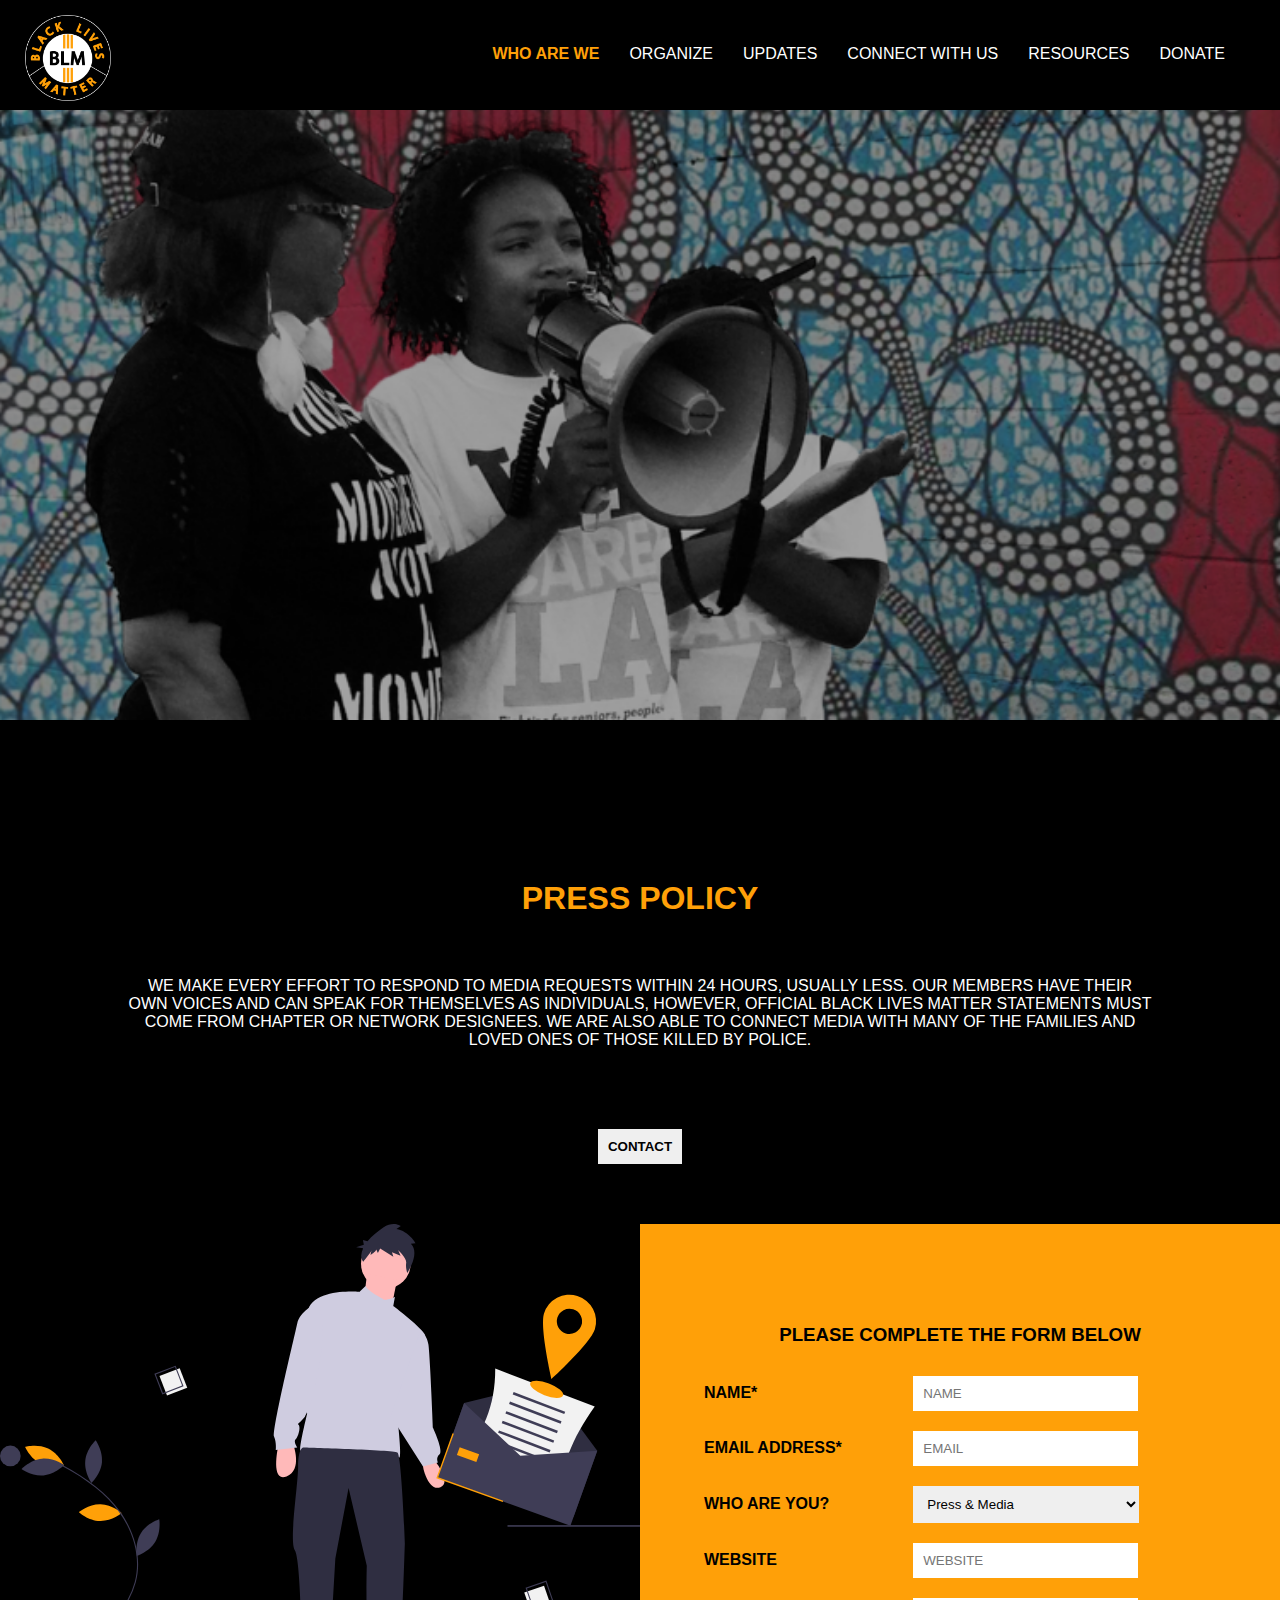
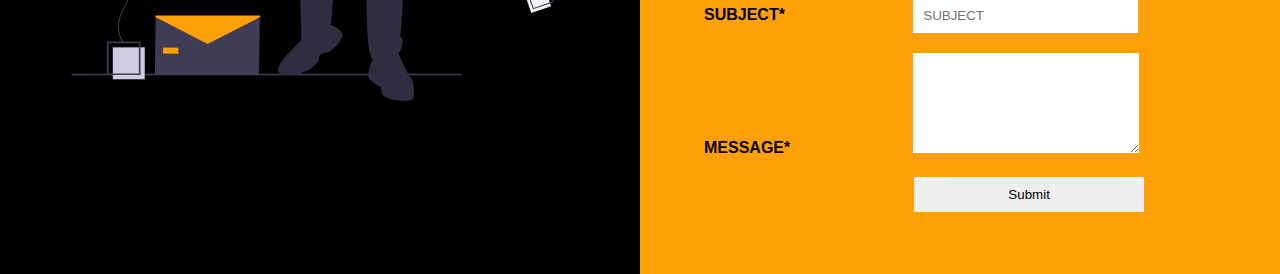
==== connect.html @ 30330106 "BLM" ====
<!DOCTYPE html>
<html lang="en">
<head>
  <meta charset="UTF-8">
  <meta name="viewport" content="width=device-width, initial-scale=1.0">
  <title>Document</title>
  <link rel="stylesheet" href="./css/connect.css">
</head>
<body>
  <div class="nav-bar-container" id="navbar">
    <ul class="nav-bar">
      <li><img src="./website-logo/FINAL.png" alt="BLM" id="website-logo" height="86px" width="86px"></li>
      <li>Donate</li>
      <li>Resources</li>
      <li>Connect With Us</li>
      <li>Updates</li>
      <li>Organize</li>
      <li><a href="#" id="mainheading">Who are we</a></li>
    </ul>
  </div>

<div class="landing-image">
	<img src="./images/Updates.png" alt="Black Live Matters" height="auto" width="100%">
</div>
<div class="policy">
	<h1>Press Policy</h1>
	<p>We make every effort to respond to media requests within 24 hours, usually less. Our members have their own voices and can speak for themselves as individuals, however, official Black Lives Matter statements must come from chapter or Network designees. We are also able to connect media with many of the families and loved ones of those killed by police.</p>
	<button>CONTACT</button>
</div>

<div class="forum">

	<div classs="forum-img" id="abc">
		<img src="images/form.svg" width="50%" height="auto" style="display: inline;">
	</div>

	<div class="inner-forum" id="bcd">
		<h3>Please Complete the form below</h3>
	<form>
		<label for="name">Name*</label>
		<input type="text" name="name" placeholder="NAME">
		<br>
		<label for="email">Email Address*</label>
		<input type="email" name="email" placeholder="EMAIL"><br>
		<label for=abc>Who are you?</label>
		<select name="abc" ><br>
			<option>Press & Media</option>
			<option>Community Member</option>
			<option>Researcher</option>
			<option>Community Organizer</option>
			<option>Student</option>
		</select><br>
		<label for="website">Website</label>
		<input type="text" name="website" placeholder="WEBSITE"><br>
		<label for="subject">Subject*</label>
		<input type="text" name="subject" placeholder="SUBJECT"><br>
		<label>Message*</label>
		<textarea></textarea>
		<input type="submit" id="submit-button">

	</form>	


	<script>
    // When the user scrolls down 20px from the top of the document, slide down the navbar
    window.onscroll = function() {scrollFunction()};
    
    function scrollFunction() {
      if (document.body.scrollTop > 720 || document.documentElement.scrollTop > 720) {
        document.getElementById("navbar").style.backgroundColor = "#ffa008";
        document.getElementById('navbar').style.transition = "ease-in-out 0.3s";
        document.getElementById('mainheading').style.color = "black";
      } else {
        document.getElementById("navbar").style.backgroundColor = "rgba(0,0,0,0)";
        document.getElementById('mainheading').style.color = "#ffa008";
      }
    }
    </script>
</body>
</html>
---- css/connect.css ----
* {
  margin: 0;
  padding: 0;
}
html {
  scroll-behavior: smooth;
}
body {
  background-color: black;
  color: white;
  font-family: "Oswald", Sans-serif;
  text-transform: uppercase;
  height: auto;
}
div.nav-bar-container {
  z-index: 1;
  height: 100px;
  width: 100%;
  position: fixed;
  padding-top:10px;
  background-color: black;
}
ul.nav-bar li {
  list-style:none;
  margin-top:30px;  
}
ul.nav-bar li:nth-child(1) {
  float: left;
  margin-top: 0px;
}
ul.nav-bar li {
  float: right;
  padding:5px;
  margin-left: 20px;
}
ul.nav-bar li:nth-child(2) {
  margin-right: 50px;
}
ul-nav-bar li a {
  color:#ffa008;
  text-decoration: none;
}
ul.nav-bar li:nth-child(7) a{
  color:#ffa008;
  text-decoration:none;
  font-weight: bold;
}
.landing-image img {
  display: block;
  /* position: relative; */
  top: 0;
  left: 0;
  z-index: -1;
}
.policy{
  width: 100%;
  display: block;
  padding-top: 100px;
  /* height: 200px; */
}
.policy button {
  display: block;
  margin: auto;
  margin-top: 30px;
  margin-bottom:60px;
  padding:10px;
  color:black;
  font-weight: bold;
  border:none;
}
.policy h1 {
  text-align: center;
  color:#ffa008;
  padding:60px 0px;
}
.policy p {
  width: 80%;
  margin: auto;
  padding-bottom: 50px;
  text-align: center;
}

.forum{
  display: inline-block;
  width: 100%;
  border:none;
}
.forum-img{
  height: auto;
  width: 50%;
  float: left;
  /* display: inline; */
}

.inner-forum{
    /* box-shadow: 0 4px 8px 0 #ffa008, 0 6px 10px 0 #ffa008; */
    width: 50%;
    float: right;
    background-color: #ffa008 ;
    color:black;
    display: inline;
    height:450px;
    overflow: hidden;
    padding:100px 0px;
}
.inner-forum h3 {
  text-align:center;
  margin-bottom: 30px;
  font-weight: bold;
}
form {
  display: block;
  margin: auto;
  width: 80%;
}
#abc {
   display: inline;
}
label {
  display: inline-block;
  width: 40%;
  margin-bottom: 20px;
  font-weight: 600;
}
select,input {
  display: inline-block;
  width: 40%;
  padding:10px;
  margin-bottom: 20px;
  border:none;
}
select {
  width: 44%;
}
textarea {
  width: 44%;
  height: 100px;
  border:none;
}
#submit-button {
  width: 45%;
  padding:10px;
  display: block;
  margin-left: 41%;
  border:none;
}
.landing-image img {
  display: block;
  position: relative;
  top: 0;
  left: 0;
  z-index: -1;
}
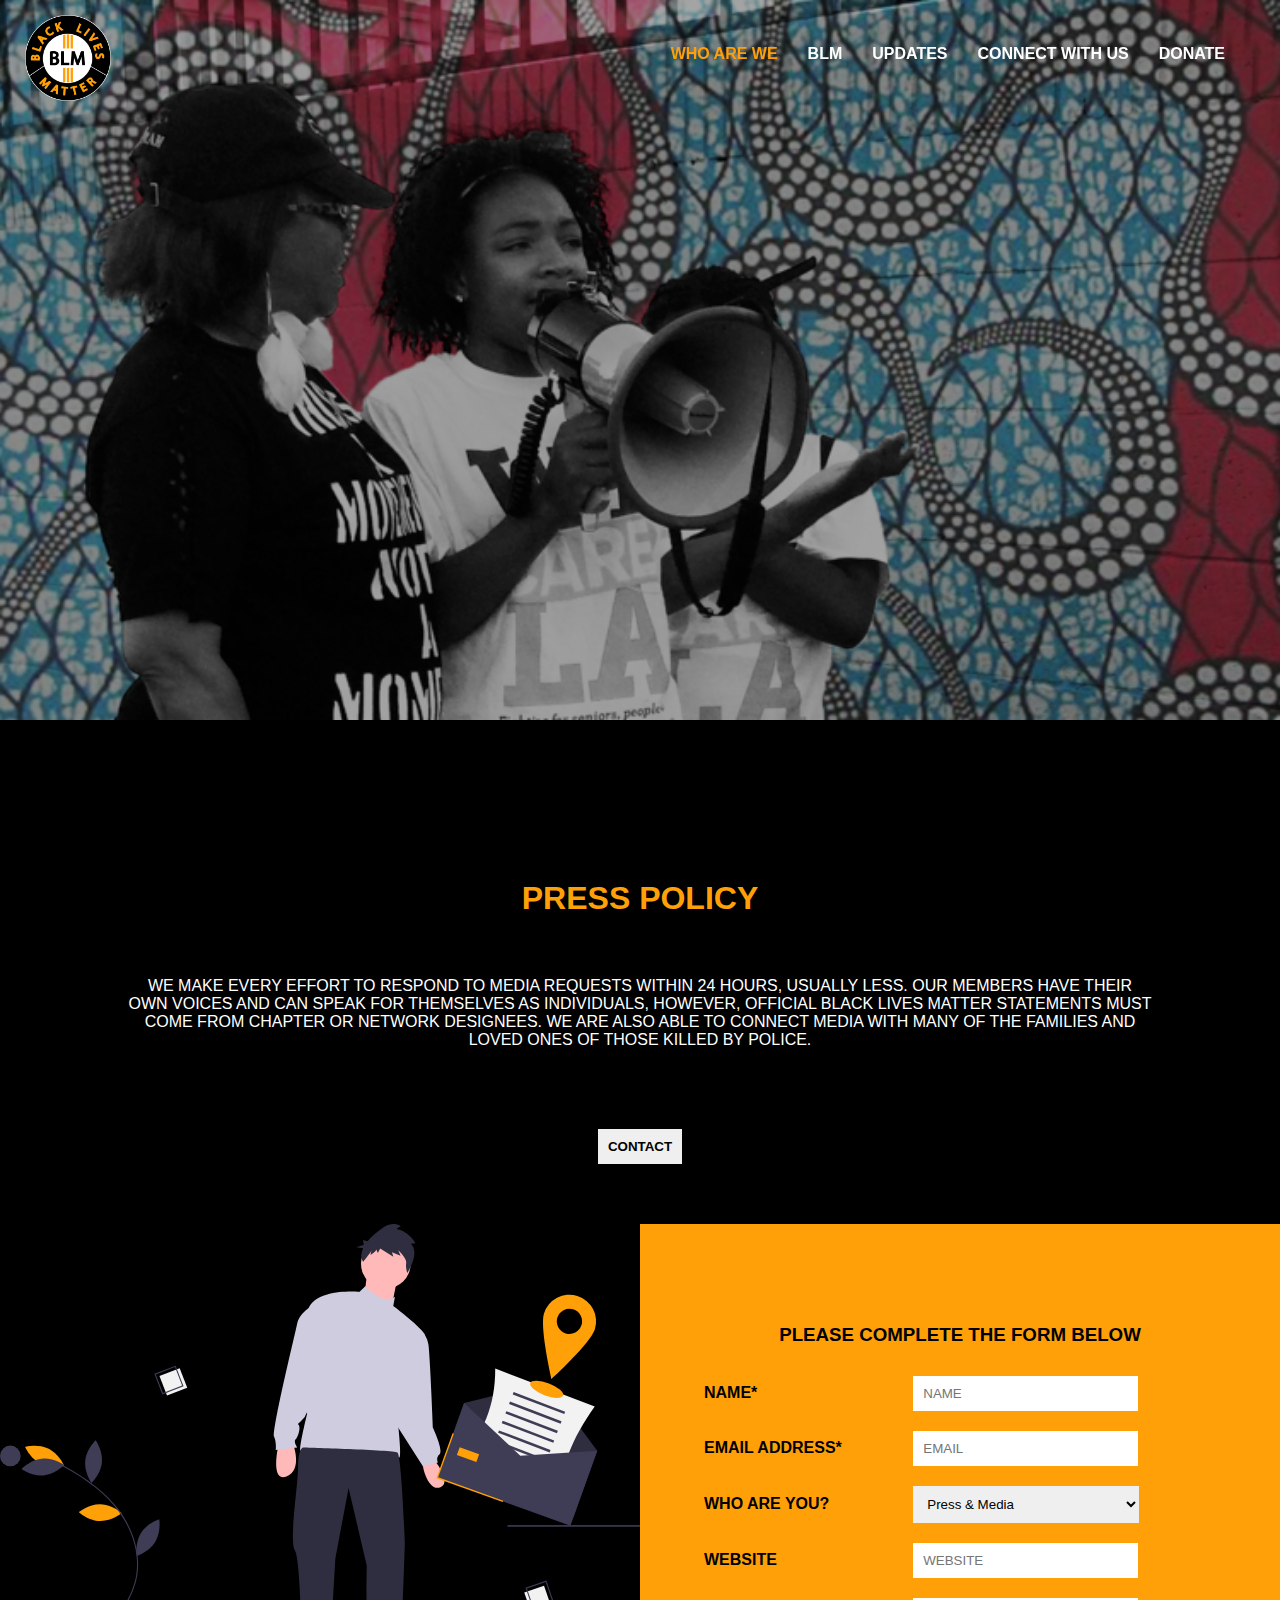
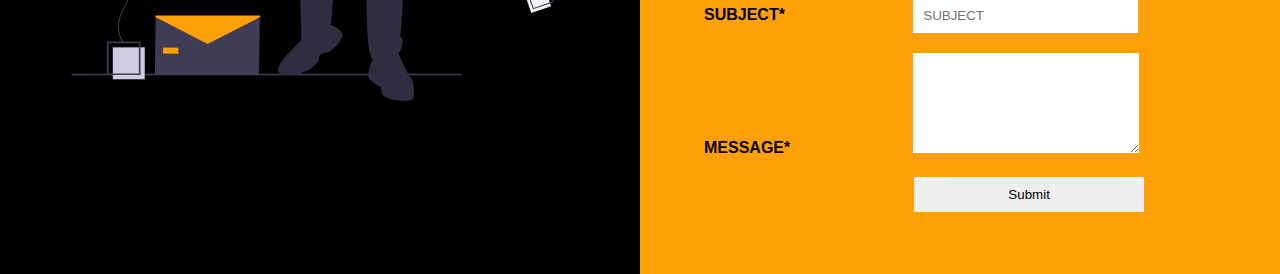
==== commit 5ad1dbce: "completed with web and working on mobile" ====
--- a/connect.html
+++ b/connect.html
@@ -1,80 +1,79 @@
-<!DOCTYPE html>
-<html lang="en">
-<head>
-  <meta charset="UTF-8">
-  <meta name="viewport" content="width=device-width, initial-scale=1.0">
-  <title>Document</title>
-  <link rel="stylesheet" href="./css/connect.css">
-</head>
-<body>
-  <div class="nav-bar-container" id="navbar">
-    <ul class="nav-bar">
-      <li><img src="./website-logo/FINAL.png" alt="BLM" id="website-logo" height="86px" width="86px"></li>
-      <li>Donate</li>
-      <li>Resources</li>
-      <li>Connect With Us</li>
-      <li>Updates</li>
-      <li>Organize</li>
-      <li><a href="#" id="mainheading">Who are we</a></li>
-    </ul>
-  </div>
-
-<div class="landing-image">
-	<img src="./images/Updates.png" alt="Black Live Matters" height="auto" width="100%">
-</div>
-<div class="policy">
-	<h1>Press Policy</h1>
-	<p>We make every effort to respond to media requests within 24 hours, usually less. Our members have their own voices and can speak for themselves as individuals, however, official Black Lives Matter statements must come from chapter or Network designees. We are also able to connect media with many of the families and loved ones of those killed by police.</p>
-	<button>CONTACT</button>
-</div>
-
-<div class="forum">
-
-	<div classs="forum-img" id="abc">
-		<img src="images/form.svg" width="50%" height="auto" style="display: inline;">
-	</div>
-
-	<div class="inner-forum" id="bcd">
-		<h3>Please Complete the form below</h3>
-	<form>
-		<label for="name">Name*</label>
-		<input type="text" name="name" placeholder="NAME">
-		<br>
-		<label for="email">Email Address*</label>
-		<input type="email" name="email" placeholder="EMAIL"><br>
-		<label for=abc>Who are you?</label>
-		<select name="abc" ><br>
-			<option>Press & Media</option>
-			<option>Community Member</option>
-			<option>Researcher</option>
-			<option>Community Organizer</option>
-			<option>Student</option>
-		</select><br>
-		<label for="website">Website</label>
-		<input type="text" name="website" placeholder="WEBSITE"><br>
-		<label for="subject">Subject*</label>
-		<input type="text" name="subject" placeholder="SUBJECT"><br>
-		<label>Message*</label>
-		<textarea></textarea>
-		<input type="submit" id="submit-button">
-
-	</form>	
-
-
-	<script>
-    // When the user scrolls down 20px from the top of the document, slide down the navbar
-    window.onscroll = function() {scrollFunction()};
-    
-    function scrollFunction() {
-      if (document.body.scrollTop > 720 || document.documentElement.scrollTop > 720) {
-        document.getElementById("navbar").style.backgroundColor = "#ffa008";
-        document.getElementById('navbar').style.transition = "ease-in-out 0.3s";
-        document.getElementById('mainheading').style.color = "black";
-      } else {
-        document.getElementById("navbar").style.backgroundColor = "rgba(0,0,0,0)";
-        document.getElementById('mainheading').style.color = "#ffa008";
-      }
-    }
-    </script>
-</body>
+<!DOCTYPE html>
+<html lang="en">
+<head>
+  <meta charset="UTF-8">
+  <meta name="viewport" content="width=device-width, initial-scale=1.0">
+  <title>Document</title>
+  <link rel="stylesheet" href="./css/connect.css">
+</head>
+<body>
+	<div class="nav-bar-container" id="navbar">
+		<ul class="nav-bar">
+			<li><a href="index.html"><img src="./website-logo/FINAL.png" alt="BLM" id="website-logo" height="86px" width="86px"></a></li>
+			<li><a href="donate.html">Donate</a></li>
+			<li><a href="connect.html">Connect With Us</a></li>
+			<li><a href="update.html">Updates</a></li>
+			<li><a href="history.html">BLM</a></li>
+			<li><a href="index.html" id="mainheading">Who are we</a></li>
+		</ul>
+	</div>
+
+<div class="landing-image">
+	<img src="./images/Updates.png" alt="Black Live Matters" height="auto" width="100%">
+</div>
+<div class="policy">
+	<h1>Press Policy</h1>
+	<p>We make every effort to respond to media requests within 24 hours, usually less. Our members have their own voices and can speak for themselves as individuals, however, official Black Lives Matter statements must come from chapter or Network designees. We are also able to connect media with many of the families and loved ones of those killed by police.</p>
+	<button>CONTACT</button>
+</div>
+
+<div class="forum">
+
+	<div classs="forum-img" id="abc">
+		<img src="images/form.svg" width="50%" height="auto" style="display: inline;">
+	</div>
+
+	<div class="inner-forum" id="bcd">
+		<h3>Please Complete the form below</h3>
+	<form>
+		<label for="name">Name*</label>
+		<input type="text" name="name" placeholder="NAME">
+		<br>
+		<label for="email">Email Address*</label>
+		<input type="email" name="email" placeholder="EMAIL"><br>
+		<label for=abc>Who are you?</label>
+		<select name="abc" ><br>
+			<option>Press & Media</option>
+			<option>Community Member</option>
+			<option>Researcher</option>
+			<option>Community Organizer</option>
+			<option>Student</option>
+		</select><br>
+		<label for="website">Website</label>
+		<input type="text" name="website" placeholder="WEBSITE"><br>
+		<label for="subject">Subject*</label>
+		<input type="text" name="subject" placeholder="SUBJECT"><br>
+		<label>Message*</label>
+		<textarea></textarea>
+		<input type="submit" id="submit-button">
+
+	</form>	
+
+
+	<script>
+    // When the user scrolls down 20px from the top of the document, slide down the navbar
+    window.onscroll = function() {scrollFunction()};
+    
+    function scrollFunction() {
+      if (document.body.scrollTop > 720 || document.documentElement.scrollTop > 720) {
+        document.getElementById("navbar").style.backgroundColor = "#ffa008";
+        document.getElementById('navbar').style.transition = "ease-in-out 0.3s";
+        document.getElementById('mainheading').style.color = "black";
+      } else {
+        document.getElementById("navbar").style.backgroundColor = "rgba(0,0,0,0)";
+        document.getElementById('mainheading').style.color = "#ffa008";
+      }
+    }
+    </script>
+</body>
 </html>--- a/css/connect.css
+++ b/css/connect.css
@@ -1,153 +1,204 @@
-* {
-  margin: 0;
-  padding: 0;
-}
-html {
-  scroll-behavior: smooth;
-}
-body {
-  background-color: black;
-  color: white;
-  font-family: "Oswald", Sans-serif;
-  text-transform: uppercase;
-  height: auto;
-}
-div.nav-bar-container {
-  z-index: 1;
-  height: 100px;
-  width: 100%;
-  position: fixed;
-  padding-top:10px;
-  background-color: black;
-}
-ul.nav-bar li {
-  list-style:none;
-  margin-top:30px;  
-}
-ul.nav-bar li:nth-child(1) {
-  float: left;
-  margin-top: 0px;
-}
-ul.nav-bar li {
-  float: right;
-  padding:5px;
-  margin-left: 20px;
-}
-ul.nav-bar li:nth-child(2) {
-  margin-right: 50px;
-}
-ul-nav-bar li a {
-  color:#ffa008;
-  text-decoration: none;
-}
-ul.nav-bar li:nth-child(7) a{
-  color:#ffa008;
-  text-decoration:none;
-  font-weight: bold;
-}
-.landing-image img {
-  display: block;
-  /* position: relative; */
-  top: 0;
-  left: 0;
-  z-index: -1;
-}
-.policy{
-  width: 100%;
-  display: block;
-  padding-top: 100px;
-  /* height: 200px; */
-}
-.policy button {
-  display: block;
-  margin: auto;
-  margin-top: 30px;
-  margin-bottom:60px;
-  padding:10px;
-  color:black;
-  font-weight: bold;
-  border:none;
-}
-.policy h1 {
-  text-align: center;
-  color:#ffa008;
-  padding:60px 0px;
-}
-.policy p {
-  width: 80%;
-  margin: auto;
-  padding-bottom: 50px;
-  text-align: center;
-}
-
-.forum{
-  display: inline-block;
-  width: 100%;
-  border:none;
-}
-.forum-img{
-  height: auto;
-  width: 50%;
-  float: left;
-  /* display: inline; */
-}
-
-.inner-forum{
-    /* box-shadow: 0 4px 8px 0 #ffa008, 0 6px 10px 0 #ffa008; */
-    width: 50%;
-    float: right;
-    background-color: #ffa008 ;
-    color:black;
-    display: inline;
-    height:450px;
-    overflow: hidden;
-    padding:100px 0px;
-}
-.inner-forum h3 {
-  text-align:center;
-  margin-bottom: 30px;
-  font-weight: bold;
-}
-form {
-  display: block;
-  margin: auto;
-  width: 80%;
-}
-#abc {
-   display: inline;
-}
-label {
-  display: inline-block;
-  width: 40%;
-  margin-bottom: 20px;
-  font-weight: 600;
-}
-select,input {
-  display: inline-block;
-  width: 40%;
-  padding:10px;
-  margin-bottom: 20px;
-  border:none;
-}
-select {
-  width: 44%;
-}
-textarea {
-  width: 44%;
-  height: 100px;
-  border:none;
-}
-#submit-button {
-  width: 45%;
-  padding:10px;
-  display: block;
-  margin-left: 41%;
-  border:none;
-}
-.landing-image img {
-  display: block;
-  position: relative;
-  top: 0;
-  left: 0;
-  z-index: -1;
-}+* {
+  margin: 0;
+  padding: 0;
+}
+html {
+  scroll-behavior: smooth;
+}
+body {
+  background-color: black;
+  color: white;
+  font-family: "Oswald", Sans-serif;
+  text-transform: uppercase;
+  height: auto;
+}
+div.nav-bar-container {
+  z-index: 1;
+  height: 100px;
+  width: 100%;
+  position: fixed;
+  padding-top:10px;
+}
+ul.nav-bar li {
+  list-style:none;
+  margin-top:30px;  
+}
+ul.nav-bar li:nth-child(1) {
+  float: left;
+  margin-top: 0px;
+}
+ul.nav-bar li {
+  float: right;
+  padding:5px;
+  margin-left: 20px;
+}
+ul.nav-bar li:nth-child(2) {
+  margin-right: 50px;
+}
+ul.nav-bar li a {
+  color:white;
+  text-decoration: none;
+  font-weight: bold;
+}
+ul.nav-bar li:nth-child(6) a{
+  color:#ffa008;
+  text-decoration:none;
+  font-weight: bold;
+}
+ul.nav-bar li:hover{
+  transform: scale(1.1);
+}
+
+.landing-image img {
+  display: block;
+  /* position: relative; */
+  top: 0;
+  left: 0;
+  z-index: -1;
+}
+.policy{
+  width: 100%;
+  display: block;
+  padding-top: 100px;
+  /* height: 200px; */
+}
+.policy button {
+  display: block;
+  margin: auto;
+  margin-top: 30px;
+  margin-bottom:60px;
+  padding:10px;
+  color:black;
+  font-weight: bold;
+  border:none;
+}
+.policy h1 {
+  text-align: center;
+  color:#ffa008;
+  padding:60px 0px;
+}
+.policy p {
+  width: 80%;
+  margin: auto;
+  padding-bottom: 50px;
+  text-align: center;
+}
+
+.forum{
+  display: inline-block;
+  width: 100%;
+  border:none;
+}
+.forum-img{
+  height: auto;
+  width: 50%;
+  float: left;
+  /* display: inline; */
+}
+
+.inner-forum{
+    /* box-shadow: 0 4px 8px 0 #ffa008, 0 6px 10px 0 #ffa008; */
+    width: 50%;
+    float: right;
+    background-color: #ffa008 ;
+    color:black;
+    display: inline;
+    height:450px;
+    overflow: hidden;
+    padding:100px 0px;
+}
+.inner-forum h3 {
+  text-align:center;
+  margin-bottom: 30px;
+  font-weight: bold;
+}
+form {
+  display: block;
+  margin: auto;
+  width: 80%;
+}
+#abc {
+   display: inline;
+}
+label {
+  display: inline-block;
+  width: 40%;
+  margin-bottom: 20px;
+  font-weight: 600;
+}
+select,input {
+  display: inline-block;
+  width: 40%;
+  padding:10px;
+  margin-bottom: 20px;
+  border:none;
+}
+select {
+  width: 44%;
+}
+textarea {
+  width: 44%;
+  height: 100px;
+  border:none;
+}
+#submit-button {
+  width: 45%;
+  padding:10px;
+  display: block;
+  margin-left: 41%;
+  border:none;
+}
+.landing-image img {
+  display: block;
+  position: relative;
+  top: 0;
+  left: 0;
+  z-index: -1;
+}
+@media only screen and (max-width: 600px) {
+    #abc img{
+      width: 0px;
+      height:0px;
+    }
+    .forum-img{
+      width: 0%;
+      float: none;
+      height:0px;
+    }
+    .inner-forum{
+      display: block;
+      width: 100%;
+      text-align: center;
+    }
+    .policy h1{
+      padding:10px 0px;
+      font-size: 6vw;
+    }
+    .policy p{
+      font-size: 4vw;
+    }
+    .policy button{
+      margin:15px 0px;
+      margin: auto;
+      margin-bottom: 10px;
+    }
+    .policy{
+      padding-top: 30px;
+    }
+    .nav-bar{
+      height: 100px;
+
+      margin: auto;
+    }
+    .nav-bar li {
+      font-size: 2vw;
+      display: inline-block;
+    }
+    .nav-bar li:nth-child(1)
+    {
+      display: none;
+    }
+    #submit-button {
+      margin-left: 48%;
+    }
+}
